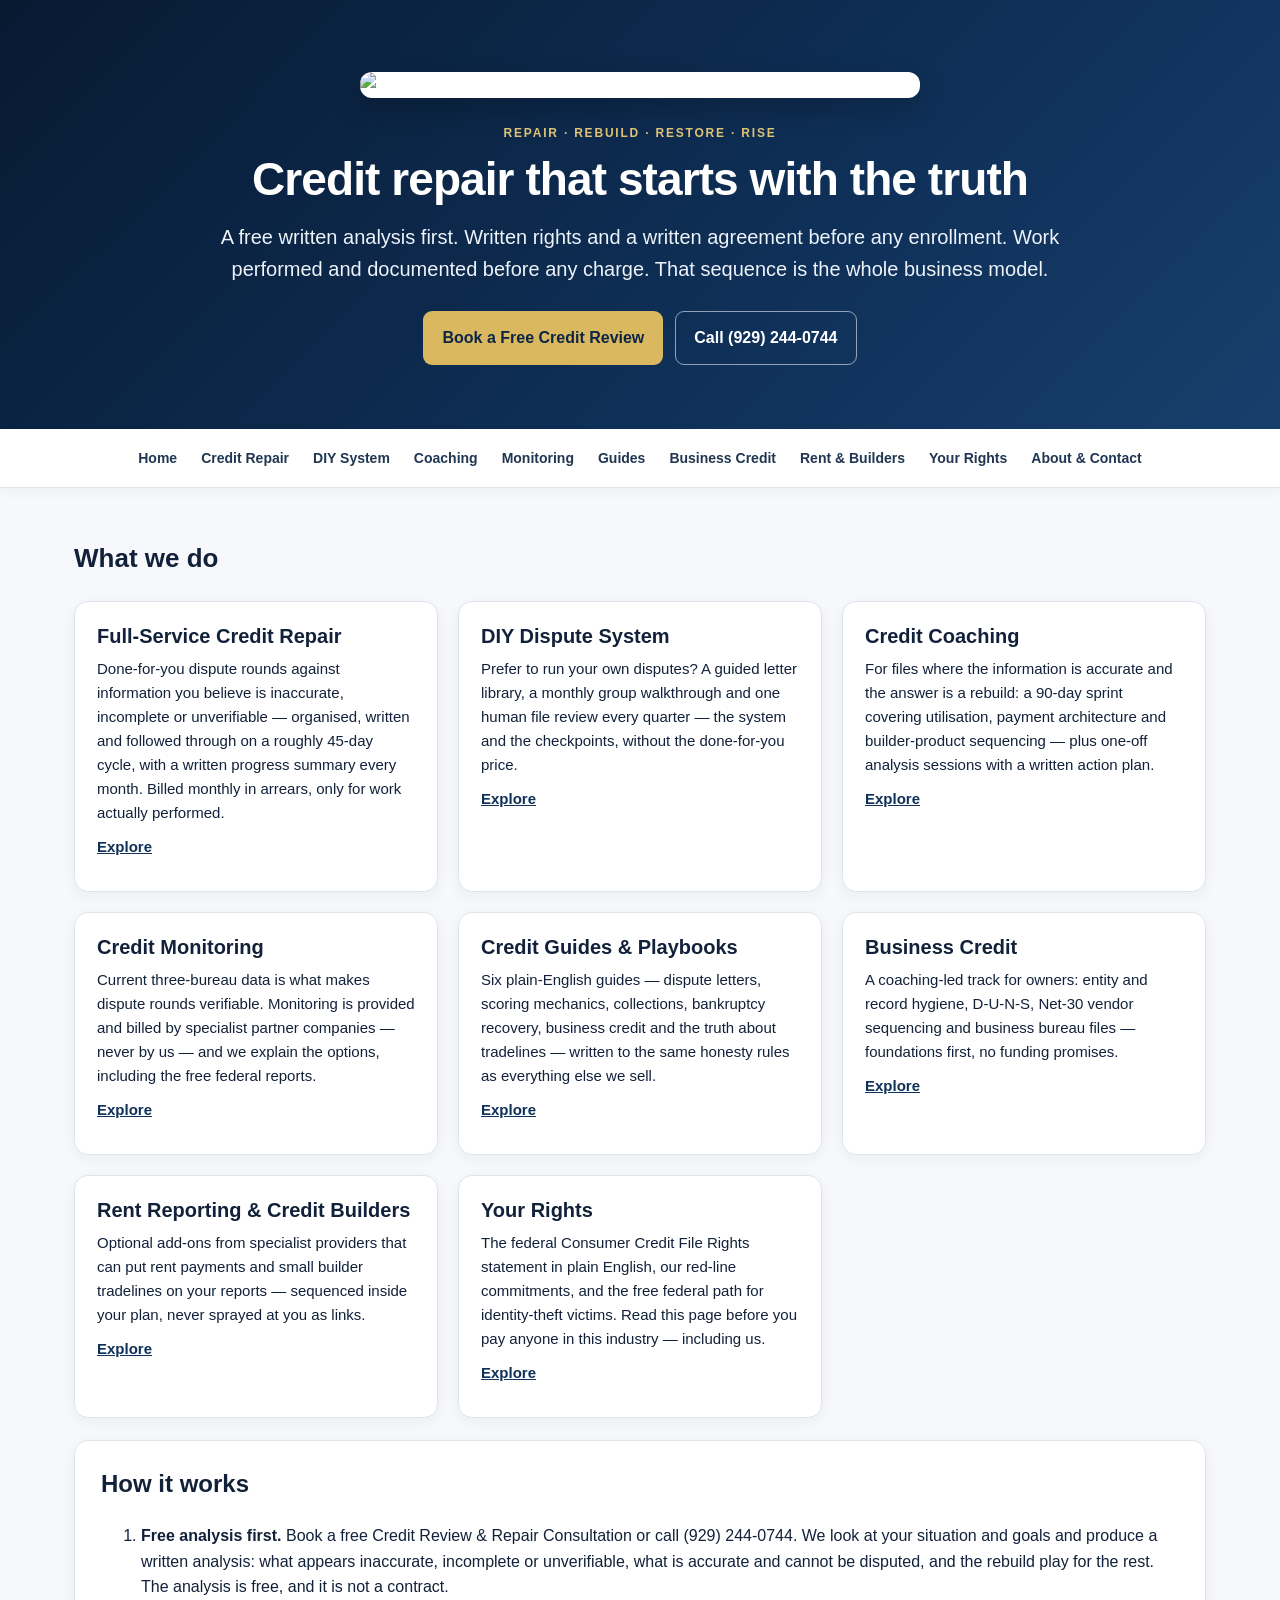
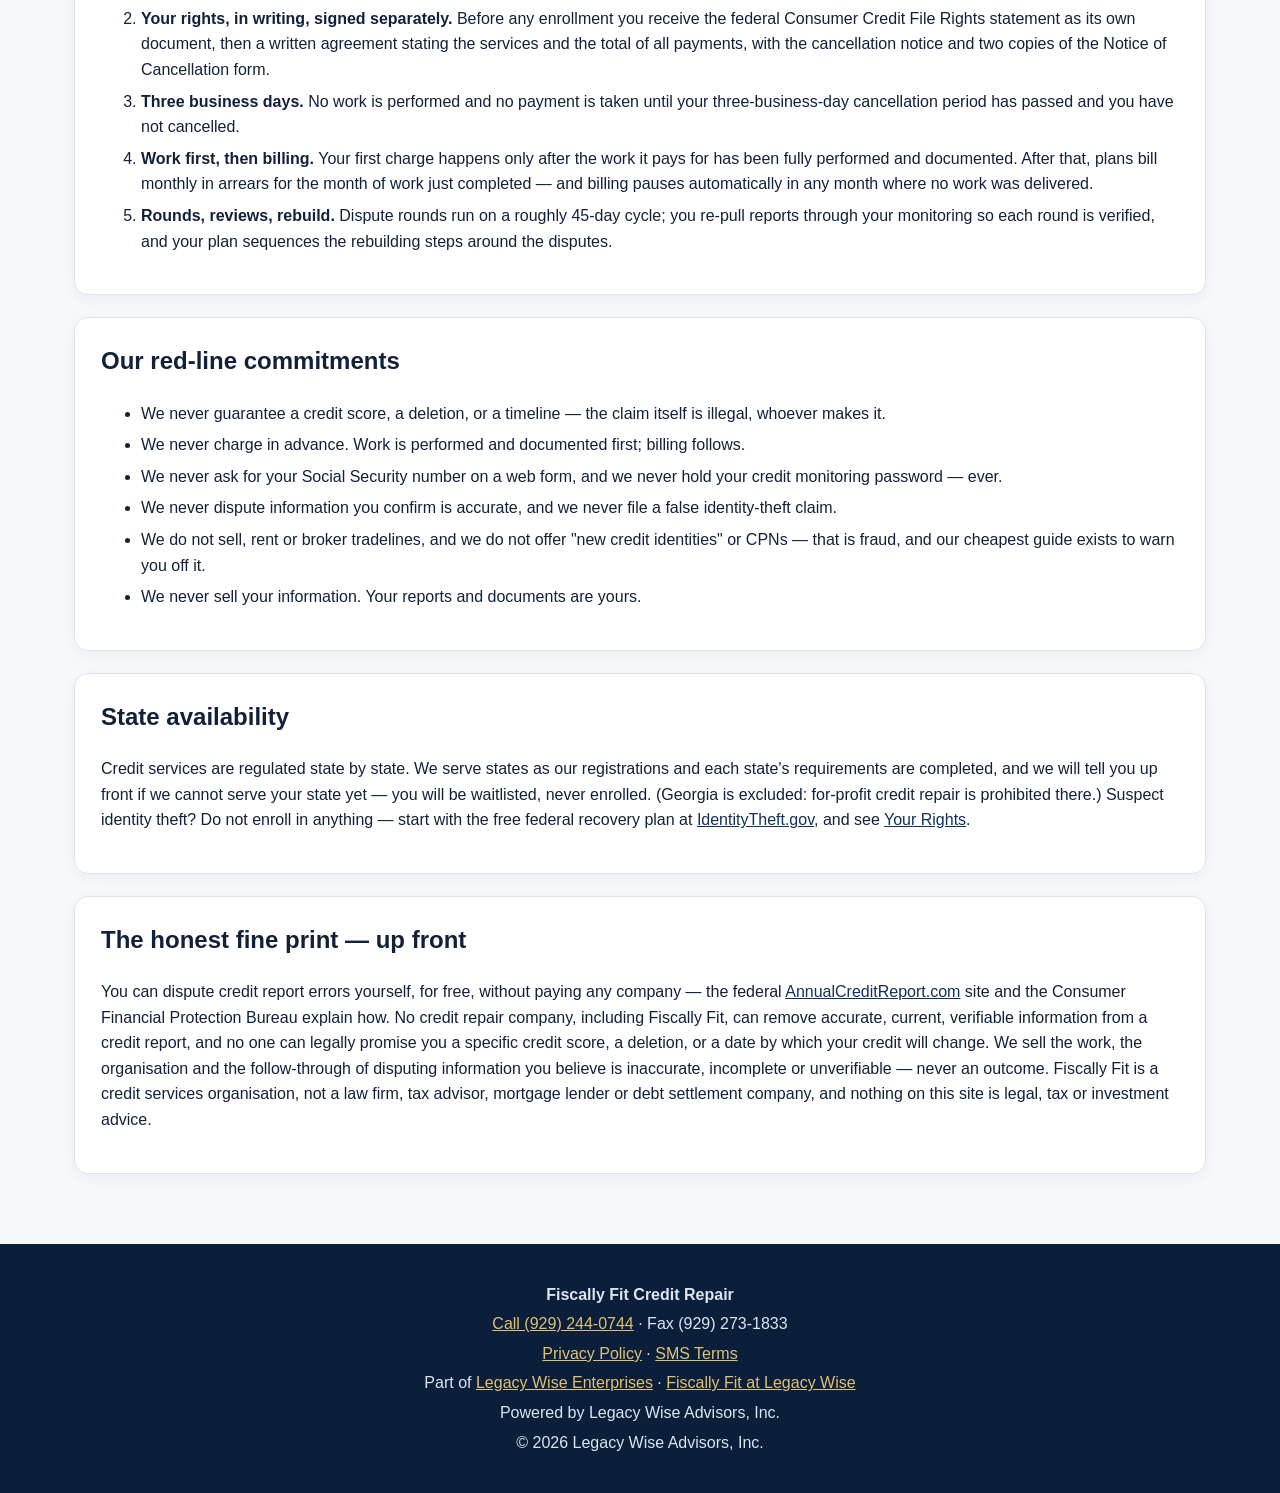
==== index.html @ b28c96cc "Fiscally Fit Credit Repair standalone site — initial build" ====
<!doctype html>
<html lang="en">
<head>
<meta charset="utf-8">
<meta name="viewport" content="width=device-width,initial-scale=1">
<title>Fiscally Fit Credit Repair | Credit Repair, Coaching &amp; Credit Education — Start With a Free Analysis</title>
<meta name="description" content="Fiscally Fit Credit Repair — done-for-you dispute support, a DIY dispute system, credit coaching, partner-billed monitoring and plain-English credit guides. Free analysis first; no advance fees; no score guarantees.">
<link rel="canonical" href="https://legacywise24.github.io/fiscallyfit-site/">
<meta name="robots" content="index,follow,max-image-preview:large,max-snippet:-1,max-video-preview:-1">
<meta property="og:type" content="website">
<meta property="og:title" content="Fiscally Fit Credit Repair | Credit Repair, Coaching &amp; Credit Education — Start With a Free Analysis">
<meta property="og:description" content="Fiscally Fit Credit Repair — done-for-you dispute support, a DIY dispute system, credit coaching, partner-billed monitoring and plain-English credit guides. Free analysis first; no advance fees; no score guarantees.">
<meta property="og:url" content="https://legacywise24.github.io/fiscallyfit-site/">
<meta property="og:image" content="https://legacywise24.github.io/fiscallyfit-site/assets/fiscally-fit-logo.jpg">
<meta name="twitter:card" content="summary_large_image">
<meta name="twitter:title" content="Fiscally Fit Credit Repair | Credit Repair, Coaching &amp; Credit Education — Start With a Free Analysis">
<meta name="twitter:description" content="Fiscally Fit Credit Repair — done-for-you dispute support, a DIY dispute system, credit coaching, partner-billed monitoring and plain-English credit guides. Free analysis first; no advance fees; no score guarantees.">
<meta name="twitter:image" content="https://legacywise24.github.io/fiscallyfit-site/assets/fiscally-fit-logo.jpg">
<link rel="stylesheet" href="styles.css">
<script type="application/ld+json">{"@context": "https://schema.org", "@type": "Organization", "name": "Fiscally Fit Credit Repair", "url": "https://legacywise24.github.io/fiscallyfit-site/", "telephone": "+1-929-244-0744", "faxNumber": "+1-929-273-1833", "address": {"@type": "PostalAddress", "streetAddress": "12 Fremont Avenue", "addressLocality": "Staten Island", "addressRegion": "NY", "postalCode": "10306"}, "parentOrganization": {"@type": "Organization", "name": "Legacy Wise Advisors, Inc.", "url": "https://legacywiseenterprises.com/"}}</script>
<script type="application/ld+json">{"@context": "https://schema.org", "@type": "FAQPage", "mainEntity": [{"@type": "Question", "name": "Can you guarantee a score increase or remove negative information?", "acceptedAnswer": {"@type": "Answer", "text": "No. Results vary, and accurate, current, verifiable information cannot be removed by anyone. We do not guarantee a deletion, a score increase, a loan approval or a specific completion date \u2014 and federal law prohibits any credit repair company from promising those things."}}, {"@type": "Question", "name": "How much does credit repair cost?", "acceptedAnswer": {"@type": "Answer", "text": "The initial analysis is free. Any paid service is explained in a written agreement stating the services and the total of all payments before you sign. No payment is collected before work is performed, and no fee is charged until your three-business-day cancellation period has passed."}}, {"@type": "Question", "name": "Can I dispute errors myself?", "acceptedAnswer": {"@type": "Answer", "text": "Yes. You can dispute credit report errors yourself for free. Our role is to do the organising, letter-writing and follow-through for you, and to coach the rebuild around it."}}, {"@type": "Question", "name": "Do you need my Social Security number or my monitoring password?", "acceptedAnswer": {"@type": "Answer", "text": "Never on a website form, and never your monitoring password \u2014 not here, not by email, not by phone. If anyone asks you for a monitoring password, that is a red flag. Report access happens only through a secure client portal or by you uploading your own reports."}}, {"@type": "Question", "name": "What happens after I book a free Credit Review?", "acceptedAnswer": {"@type": "Answer", "text": "We review your situation and goals, explain what an analysis would cover and whether we can serve your state, and give you the honest picture \u2014 including what we cannot do. There is no obligation and no charge for the analysis."}}]}</script>
</head><body>
<header class="hero"><div class="wrap">
<img class="company-logo" src="assets/fiscally-fit-logo.jpg" alt="Fiscally Fit Credit Repair logo">
<p class="eyebrow">Repair · Rebuild · Restore · Rise</p>
<h1>Credit repair that starts with the truth</h1>
<p class="lead">A free written analysis first. Written rights and a written agreement before any enrollment. Work performed and documented before any charge. That sequence is the whole business model.</p>
<div class="actions"><a class="btn" href="https://scheduler.zoom.us/legacywiseadvisors/credit-repair-consult">Book a Free Credit Review</a><a class="btn ghost" href="tel:+19292440744">Call (929) 244-0744</a></div>
</div></header>
<nav class="quicknav"><div class="wrap navlinks">
<a href="index.html">Home</a>
<a href="credit-repair.html">Credit Repair</a>
<a href="diy-dispute-system.html">DIY System</a>
<a href="credit-coaching.html">Coaching</a>
<a href="credit-monitoring.html">Monitoring</a>
<a href="white-papers.html">Guides</a>
<a href="business-credit.html">Business Credit</a>
<a href="rent-reporting-builders.html">Rent &amp; Builders</a>
<a href="your-rights.html">Your Rights</a>
<a href="about-contact.html">About &amp; Contact</a>
</div></nav>
<main class="wrap content-page">
<section><h2>What we do</h2><div class="grid services">
<article class="card"><h2>Full-Service Credit Repair</h2><p>Done-for-you dispute rounds against information you believe is inaccurate, incomplete or unverifiable — organised, written and followed through on a roughly 45-day cycle, with a written progress summary every month. Billed monthly in arrears, only for work actually performed.</p><p><a href="credit-repair.html">Explore</a></p></article>
<article class="card"><h2>DIY Dispute System</h2><p>Prefer to run your own disputes? A guided letter library, a monthly group walkthrough and one human file review every quarter — the system and the checkpoints, without the done-for-you price.</p><p><a href="diy-dispute-system.html">Explore</a></p></article>
<article class="card"><h2>Credit Coaching</h2><p>For files where the information is accurate and the answer is a rebuild: a 90-day sprint covering utilisation, payment architecture and builder-product sequencing — plus one-off analysis sessions with a written action plan.</p><p><a href="credit-coaching.html">Explore</a></p></article>
<article class="card"><h2>Credit Monitoring</h2><p>Current three-bureau data is what makes dispute rounds verifiable. Monitoring is provided and billed by specialist partner companies — never by us — and we explain the options, including the free federal reports.</p><p><a href="credit-monitoring.html">Explore</a></p></article>
<article class="card"><h2>Credit Guides &amp; Playbooks</h2><p>Six plain-English guides — dispute letters, scoring mechanics, collections, bankruptcy recovery, business credit and the truth about tradelines — written to the same honesty rules as everything else we sell.</p><p><a href="white-papers.html">Explore</a></p></article>
<article class="card"><h2>Business Credit</h2><p>A coaching-led track for owners: entity and record hygiene, D-U-N-S, Net-30 vendor sequencing and business bureau files — foundations first, no funding promises.</p><p><a href="business-credit.html">Explore</a></p></article>
<article class="card"><h2>Rent Reporting &amp; Credit Builders</h2><p>Optional add-ons from specialist providers that can put rent payments and small builder tradelines on your reports — sequenced inside your plan, never sprayed at you as links.</p><p><a href="rent-reporting-builders.html">Explore</a></p></article>
<article class="card"><h2>Your Rights</h2><p>The federal Consumer Credit File Rights statement in plain English, our red-line commitments, and the free federal path for identity-theft victims. Read this page before you pay anyone in this industry — including us.</p><p><a href="your-rights.html">Explore</a></p></article>
</div></section>
<section class="panel"><h2>How it works</h2><ol>
<li><strong>Free analysis first.</strong> Book a free Credit Review &amp; Repair Consultation or call (929) 244-0744. We look at your situation and goals and produce a written analysis: what appears inaccurate, incomplete or unverifiable, what is accurate and cannot be disputed, and the rebuild play for the rest. The analysis is free, and it is not a contract.</li>
<li><strong>Your rights, in writing, signed separately.</strong> Before any enrollment you receive the federal Consumer Credit File Rights statement as its own document, then a written agreement stating the services and the total of all payments, with the cancellation notice and two copies of the Notice of Cancellation form.</li>
<li><strong>Three business days.</strong> No work is performed and no payment is taken until your three-business-day cancellation period has passed and you have not cancelled.</li>
<li><strong>Work first, then billing.</strong> Your first charge happens only after the work it pays for has been fully performed and documented. After that, plans bill monthly in arrears for the month of work just completed — and billing pauses automatically in any month where no work was delivered.</li>
<li><strong>Rounds, reviews, rebuild.</strong> Dispute rounds run on a roughly 45-day cycle; you re-pull reports through your monitoring so each round is verified, and your plan sequences the rebuilding steps around the disputes.</li>
</ol></section>
<section class="panel"><h2>Our red-line commitments</h2><ul>
<li>We never guarantee a credit score, a deletion, or a timeline — the claim itself is illegal, whoever makes it.</li>
<li>We never charge in advance. Work is performed and documented first; billing follows.</li>
<li>We never ask for your Social Security number on a web form, and we never hold your credit monitoring password — ever.</li>
<li>We never dispute information you confirm is accurate, and we never file a false identity-theft claim.</li>
<li>We do not sell, rent or broker tradelines, and we do not offer "new credit identities" or CPNs — that is fraud, and our cheapest guide exists to warn you off it.</li>
<li>We never sell your information. Your reports and documents are yours.</li>
</ul></section>
<section class="panel"><h2>State availability</h2>
<p>Credit services are regulated state by state. We serve states as our registrations and each state's requirements are completed, and we will tell you up front if we cannot serve your state yet — you will be waitlisted, never enrolled. (Georgia is excluded: for-profit credit repair is prohibited there.) Suspect identity theft? Do not enroll in anything — start with the free federal recovery plan at <a href="https://www.identitytheft.gov">IdentityTheft.gov</a>, and see <a href="your-rights.html">Your Rights</a>.</p></section>
<section class="panel"><h2>The honest fine print — up front</h2>
<p>You can dispute credit report errors yourself, for free, without paying any company — the federal <a href="https://www.annualcreditreport.com">AnnualCreditReport.com</a> site and the Consumer Financial Protection Bureau explain how. No credit repair company, including Fiscally Fit, can remove accurate, current, verifiable information from a credit report, and no one can legally promise you a specific credit score, a deletion, or a date by which your credit will change. We sell the work, the organisation and the follow-through of disputing information you believe is inaccurate, incomplete or unverifiable — never an outcome. Fiscally Fit is a credit services organisation, not a law firm, tax advisor, mortgage lender or debt settlement company, and nothing on this site is legal, tax or investment advice.</p></section>
</main>
<footer><div class="wrap">
<p><strong>Fiscally Fit Credit Repair</strong></p>
<p><a href="tel:+19292440744">Call (929) 244-0744</a> · Fax (929) 273-1833</p>
<p><a href="https://legacywiseenterprises.com/privacy.html">Privacy Policy</a> · <a href="https://legacywiseenterprises.com/sms-terms.html">SMS Terms</a></p>
<p>Part of <a href="https://legacywiseenterprises.com">Legacy Wise Enterprises</a> · <a href="https://legacywiseenterprises.com/fiscally-fit.html">Fiscally Fit at Legacy Wise</a></p>
<p>Powered by Legacy Wise Advisors, Inc.</p>
<p>© 2026 Legacy Wise Advisors, Inc.</p>
</div></footer>
<script type="text/javascript" id="hs-script-loader" async defer src="//js.hs-scripts.com/52083651.js"></script>
</body>
</html>
---- styles.css ----
*{box-sizing:border-box}
html{scroll-behavior:smooth}
body{margin:0;font-family:Arial,Helvetica,sans-serif;color:#12213a;background:#f7f8fb;line-height:1.6}
a{color:#0f315a}
.wrap{max-width:1180px;margin:auto;padding:0 24px}
.hero{background:linear-gradient(135deg,#081a32 0%,#0f315a 65%,#183f6c 100%);color:#fff;padding:72px 0 64px;position:relative;overflow:hidden}
.hero .company-logo{display:block;width:min(100%,560px);height:auto;margin:0 auto 26px;border-radius:12px;box-shadow:0 10px 28px rgba(0,0,0,.22);background:#fff}
.subhero{padding:56px 0 48px}
.subhero .company-logo{width:min(100%,380px)}
.hero h1{font-size:46px;line-height:1.05;margin:0 0 18px;letter-spacing:-.02em;text-align:center}
.subhero h1{font-size:38px}
.lead{font-size:20px;max-width:860px;color:#edf3f9;margin:0 auto;text-align:center}
.eyebrow{text-transform:uppercase;letter-spacing:.15em;font-size:12px;font-weight:800;margin:0 0 12px;color:#dfc274;text-align:center}
.actions{display:flex;gap:12px;flex-wrap:wrap;margin-top:26px;justify-content:center}
.btn{display:inline-block;background:#d9b85f;color:#0d2645;text-decoration:none;font-weight:800;padding:13px 18px;border-radius:9px;border:1px solid transparent;cursor:pointer;transition:transform .15s ease,filter .15s ease}
.btn:hover{filter:brightness(.98);transform:translateY(-1px)}
.btn.secondary{background:#0f2747;color:#fff}
.btn.ghost{background:transparent;color:#fff;border-color:rgba(255,255,255,.55)}
.quicknav{background:#fff;border-bottom:1px solid #dfe4eb;position:sticky;top:0;z-index:10;box-shadow:0 4px 12px rgba(15,39,71,.04)}
.navlinks{display:flex;gap:6px 16px;flex-wrap:wrap;justify-content:center;padding-top:12px;padding-bottom:12px}
.navlinks a{text-decoration:none;color:#203651;font-weight:800;font-size:14px;padding:6px 4px}
.content-page{padding-top:28px;padding-bottom:12px}
.grid.services{display:grid;grid-template-columns:repeat(auto-fill,minmax(300px,1fr));gap:20px;margin:18px 0 8px}
.card{background:#fff;border:1px solid #dfe4eb;border-radius:14px;padding:22px;box-shadow:0 4px 14px rgba(15,39,71,.05)}
.card h2{font-size:20px;margin:0 0 8px;line-height:1.25}
.card p{margin:0 0 10px;font-size:15px}
.card a{font-weight:800}
.form-link{display:inline-block;background:#0f2747;color:#fff!important;text-decoration:none;font-weight:800;padding:10px 14px;border-radius:8px}
section.panel{background:#fff;border:1px solid #dfe4eb;border-radius:14px;padding:24px 26px;margin:22px 0;box-shadow:0 4px 14px rgba(15,39,71,.05)}
section.panel h2{margin-top:0;font-size:24px}
section.panel h3{margin-bottom:4px}
section.panel li{margin-bottom:6px}
main h2{font-size:26px}
footer{background:#0b1f3a;color:#dbe6f2;margin-top:36px;padding:34px 0}
footer a{color:#dfc274}
footer p{margin:4px 0;text-align:center}
@media(max-width:760px){
  .hero{padding:46px 0 42px}
  .hero h1{font-size:32px}
  .subhero h1{font-size:28px}
  .lead{font-size:17px}
}
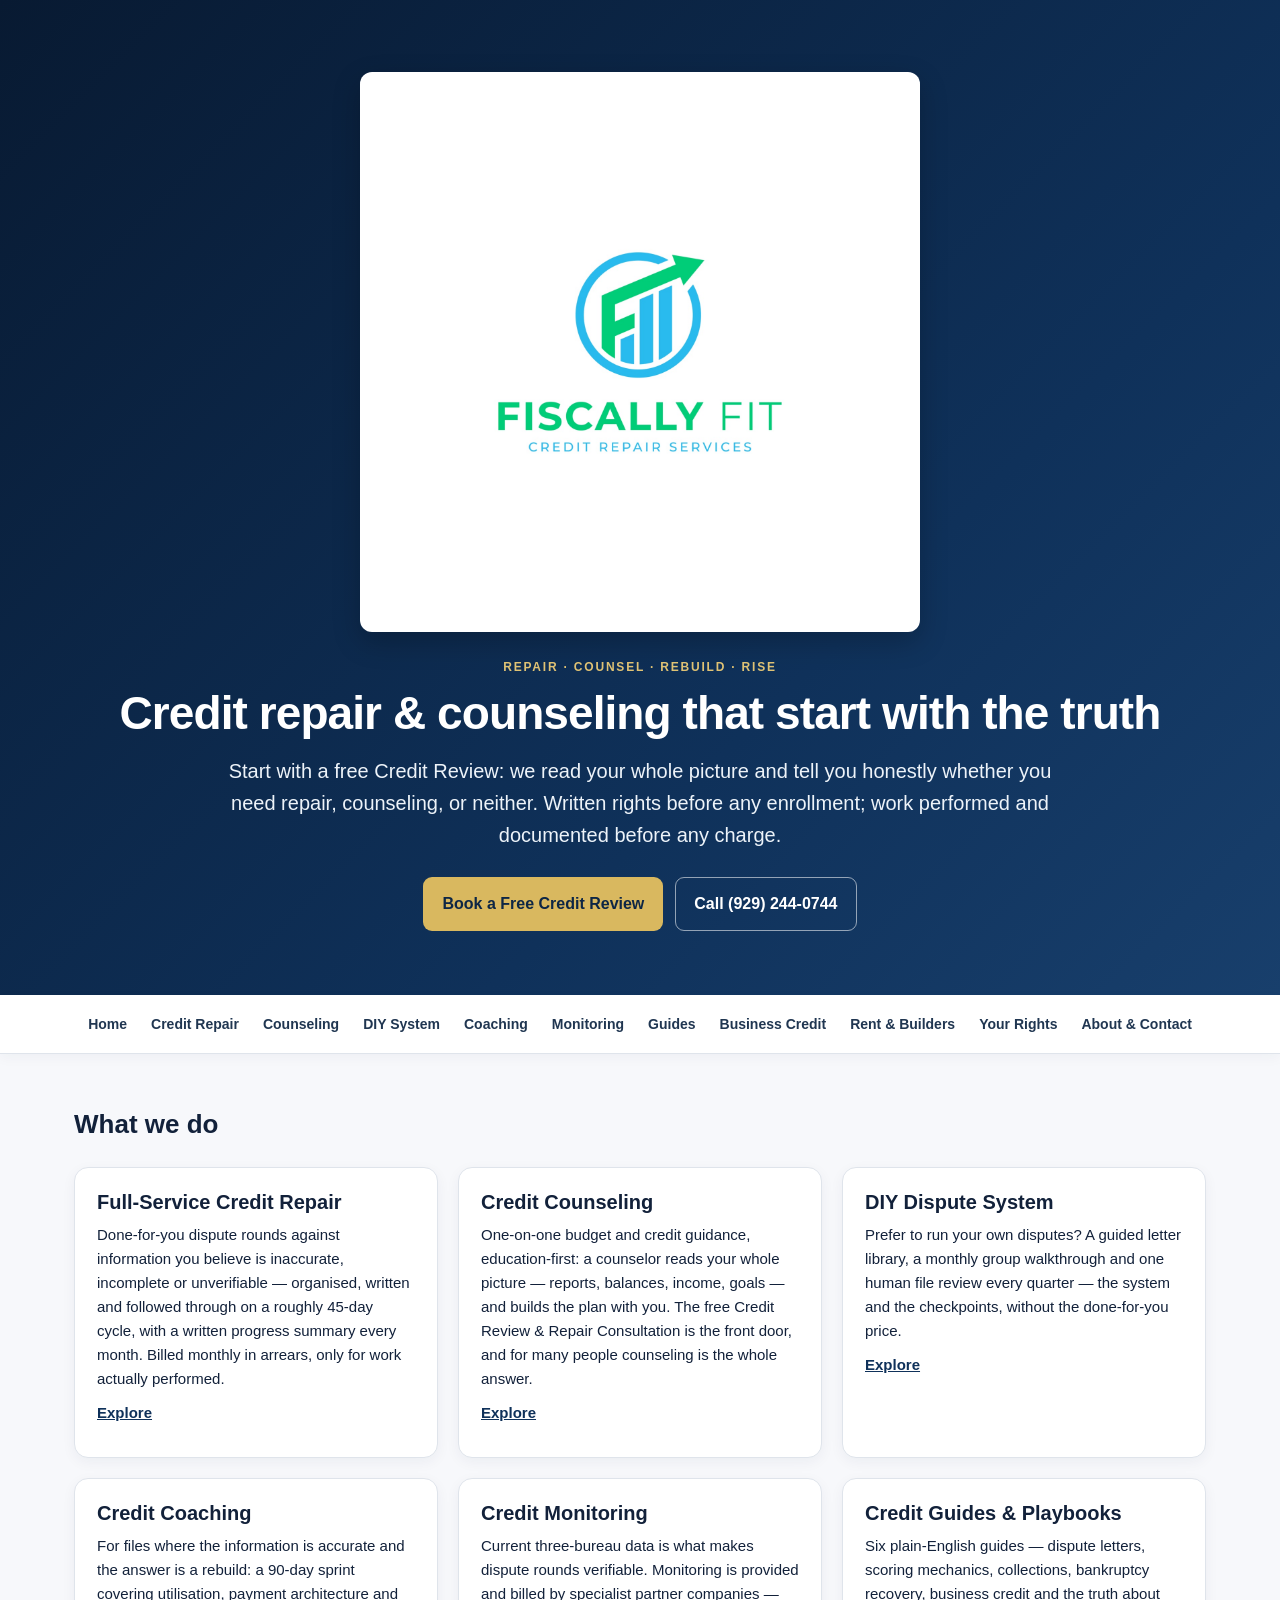
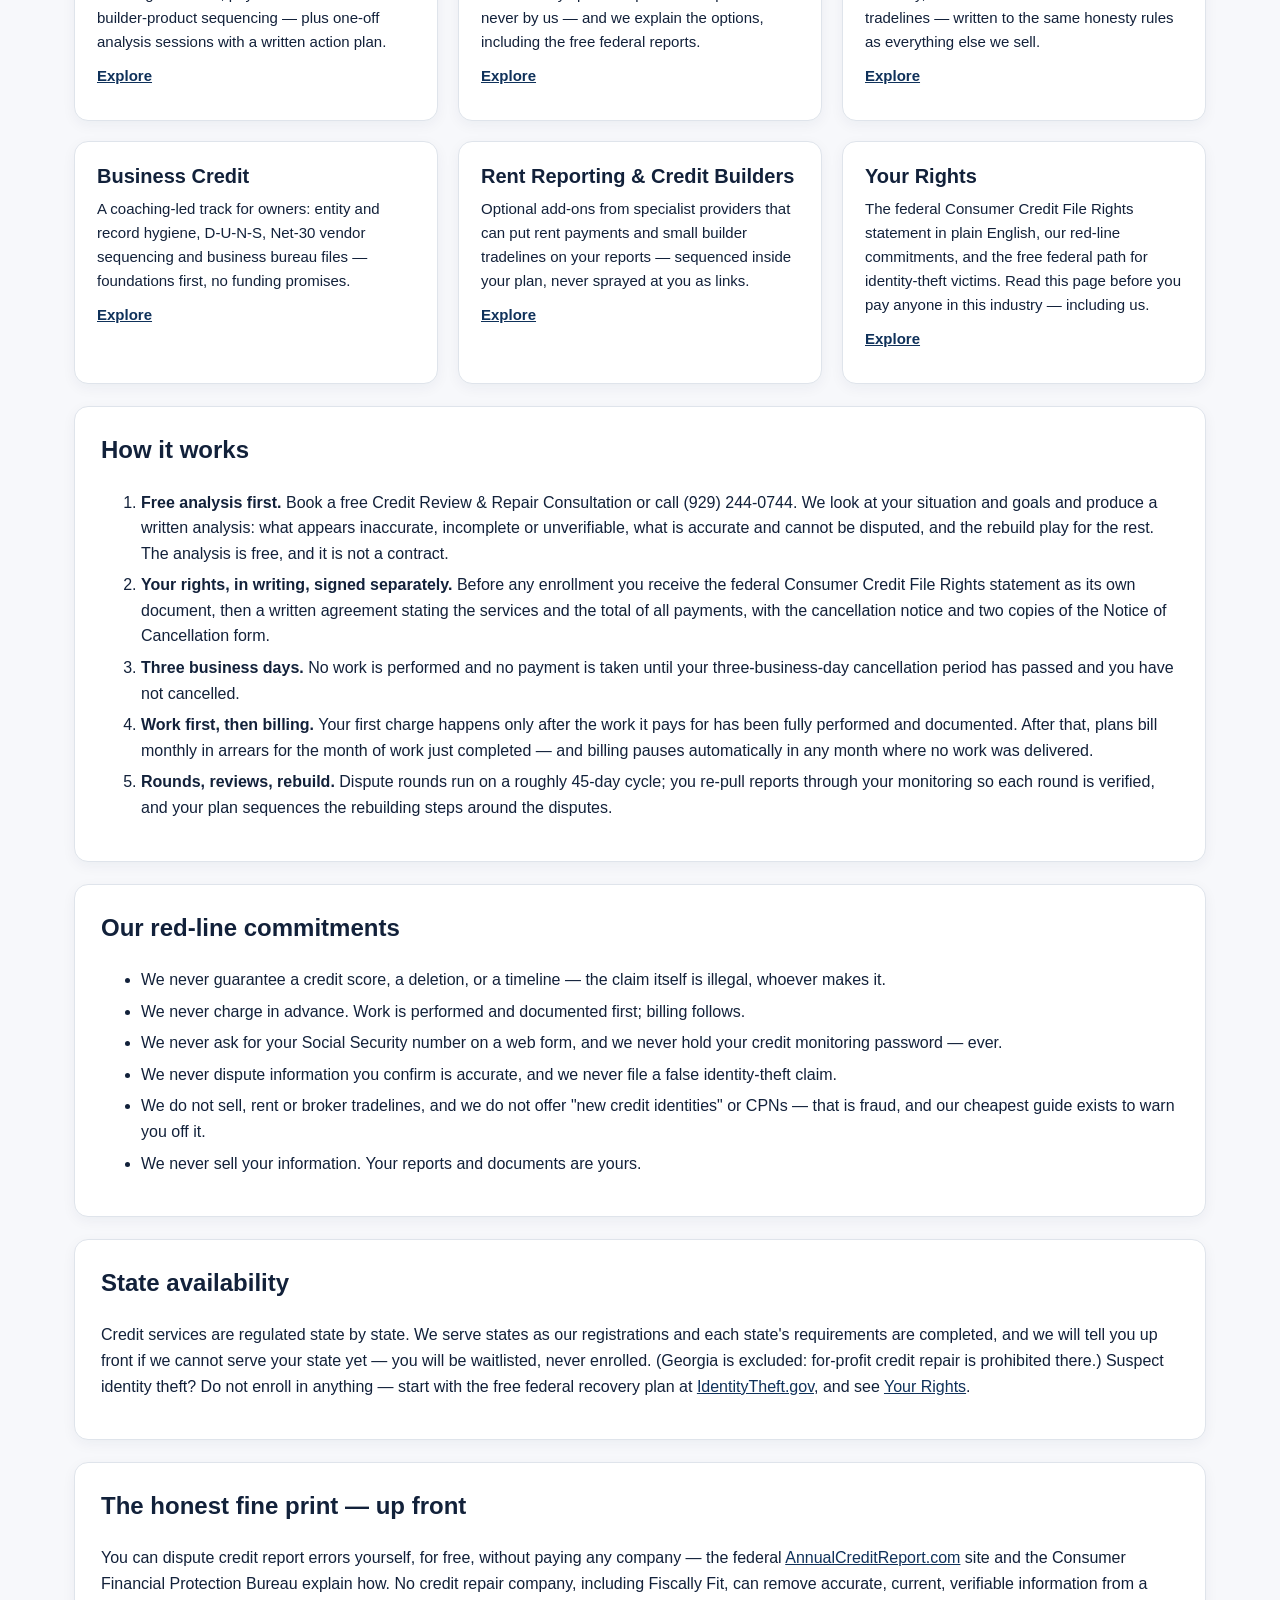
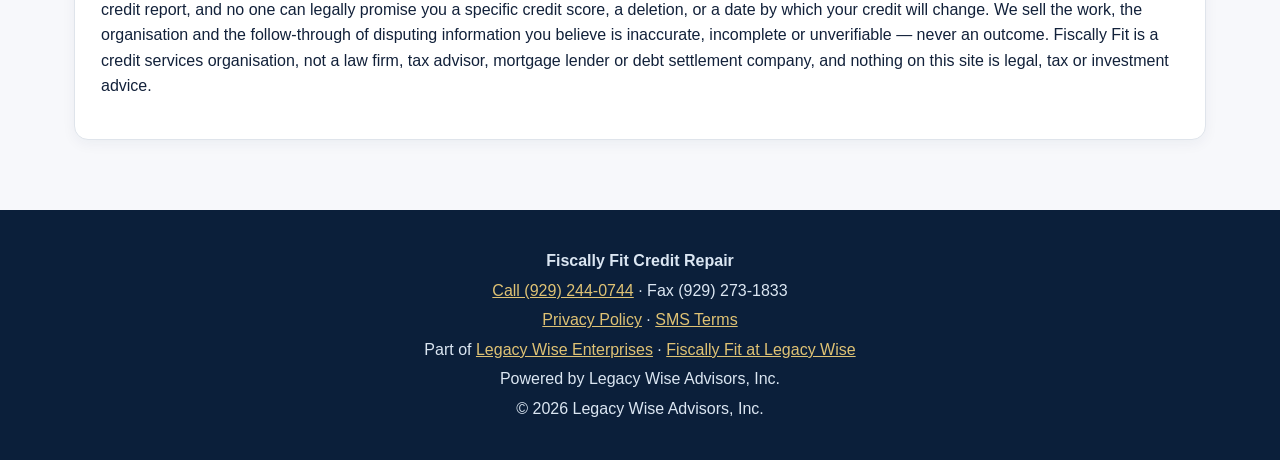
==== commit 4e44ef71: "Update site with credit counseling — add credit-counseling.html, update nav/hero and sitemap" ====
--- a/index.html
+++ b/index.html
@@ -3,18 +3,18 @@
 <head>
 <meta charset="utf-8">
 <meta name="viewport" content="width=device-width,initial-scale=1">
-<title>Fiscally Fit Credit Repair | Credit Repair, Coaching &amp; Credit Education — Start With a Free Analysis</title>
-<meta name="description" content="Fiscally Fit Credit Repair — done-for-you dispute support, a DIY dispute system, credit coaching, partner-billed monitoring and plain-English credit guides. Free analysis first; no advance fees; no score guarantees.">
+<title>Fiscally Fit Credit Repair | Credit Repair &amp; Credit Counseling — Start With a Free Analysis</title>
+<meta name="description" content="Fiscally Fit Credit Repair — credit counseling and done-for-you dispute support, a DIY dispute system, credit coaching, partner-billed monitoring and plain-English credit guides. Free analysis first; no advance fees; no score guarantees.">
 <link rel="canonical" href="https://legacywise24.github.io/fiscallyfit-site/">
 <meta name="robots" content="index,follow,max-image-preview:large,max-snippet:-1,max-video-preview:-1">
 <meta property="og:type" content="website">
-<meta property="og:title" content="Fiscally Fit Credit Repair | Credit Repair, Coaching &amp; Credit Education — Start With a Free Analysis">
-<meta property="og:description" content="Fiscally Fit Credit Repair — done-for-you dispute support, a DIY dispute system, credit coaching, partner-billed monitoring and plain-English credit guides. Free analysis first; no advance fees; no score guarantees.">
+<meta property="og:title" content="Fiscally Fit Credit Repair | Credit Repair &amp; Credit Counseling — Start With a Free Analysis">
+<meta property="og:description" content="Fiscally Fit Credit Repair — credit counseling and done-for-you dispute support, a DIY dispute system, credit coaching, partner-billed monitoring and plain-English credit guides. Free analysis first; no advance fees; no score guarantees.">
 <meta property="og:url" content="https://legacywise24.github.io/fiscallyfit-site/">
 <meta property="og:image" content="https://legacywise24.github.io/fiscallyfit-site/assets/fiscally-fit-logo.jpg">
 <meta name="twitter:card" content="summary_large_image">
-<meta name="twitter:title" content="Fiscally Fit Credit Repair | Credit Repair, Coaching &amp; Credit Education — Start With a Free Analysis">
-<meta name="twitter:description" content="Fiscally Fit Credit Repair — done-for-you dispute support, a DIY dispute system, credit coaching, partner-billed monitoring and plain-English credit guides. Free analysis first; no advance fees; no score guarantees.">
+<meta name="twitter:title" content="Fiscally Fit Credit Repair | Credit Repair &amp; Credit Counseling — Start With a Free Analysis">
+<meta name="twitter:description" content="Fiscally Fit Credit Repair — credit counseling and done-for-you dispute support, a DIY dispute system, credit coaching, partner-billed monitoring and plain-English credit guides. Free analysis first; no advance fees; no score guarantees.">
 <meta name="twitter:image" content="https://legacywise24.github.io/fiscallyfit-site/assets/fiscally-fit-logo.jpg">
 <link rel="stylesheet" href="styles.css">
 <script type="application/ld+json">{"@context": "https://schema.org", "@type": "Organization", "name": "Fiscally Fit Credit Repair", "url": "https://legacywise24.github.io/fiscallyfit-site/", "telephone": "+1-929-244-0744", "faxNumber": "+1-929-273-1833", "address": {"@type": "PostalAddress", "streetAddress": "12 Fremont Avenue", "addressLocality": "Staten Island", "addressRegion": "NY", "postalCode": "10306"}, "parentOrganization": {"@type": "Organization", "name": "Legacy Wise Advisors, Inc.", "url": "https://legacywiseenterprises.com/"}}</script>
@@ -22,14 +22,15 @@
 </head><body>
 <header class="hero"><div class="wrap">
 <img class="company-logo" src="assets/fiscally-fit-logo.jpg" alt="Fiscally Fit Credit Repair logo">
-<p class="eyebrow">Repair · Rebuild · Restore · Rise</p>
-<h1>Credit repair that starts with the truth</h1>
-<p class="lead">A free written analysis first. Written rights and a written agreement before any enrollment. Work performed and documented before any charge. That sequence is the whole business model.</p>
+<p class="eyebrow">Repair · Counsel · Rebuild · Rise</p>
+<h1>Credit repair &amp; counseling that start with the truth</h1>
+<p class="lead">Start with a free Credit Review: we read your whole picture and tell you honestly whether you need repair, counseling, or neither. Written rights before any enrollment; work performed and documented before any charge.</p>
 <div class="actions"><a class="btn" href="https://scheduler.zoom.us/legacywiseadvisors/credit-repair-consult">Book a Free Credit Review</a><a class="btn ghost" href="tel:+19292440744">Call (929) 244-0744</a></div>
 </div></header>
 <nav class="quicknav"><div class="wrap navlinks">
 <a href="index.html">Home</a>
 <a href="credit-repair.html">Credit Repair</a>
+<a href="credit-counseling.html">Counseling</a>
 <a href="diy-dispute-system.html">DIY System</a>
 <a href="credit-coaching.html">Coaching</a>
 <a href="credit-monitoring.html">Monitoring</a>
@@ -42,6 +43,7 @@
 <main class="wrap content-page">
 <section><h2>What we do</h2><div class="grid services">
 <article class="card"><h2>Full-Service Credit Repair</h2><p>Done-for-you dispute rounds against information you believe is inaccurate, incomplete or unverifiable — organised, written and followed through on a roughly 45-day cycle, with a written progress summary every month. Billed monthly in arrears, only for work actually performed.</p><p><a href="credit-repair.html">Explore</a></p></article>
+<article class="card"><h2>Credit Counseling</h2><p>One-on-one budget and credit guidance, education-first: a counselor reads your whole picture — reports, balances, income, goals — and builds the plan with you. The free Credit Review &amp; Repair Consultation is the front door, and for many people counseling is the whole answer.</p><p><a href="credit-counseling.html">Explore</a></p></article>
 <article class="card"><h2>DIY Dispute System</h2><p>Prefer to run your own disputes? A guided letter library, a monthly group walkthrough and one human file review every quarter — the system and the checkpoints, without the done-for-you price.</p><p><a href="diy-dispute-system.html">Explore</a></p></article>
 <article class="card"><h2>Credit Coaching</h2><p>For files where the information is accurate and the answer is a rebuild: a 90-day sprint covering utilisation, payment architecture and builder-product sequencing — plus one-off analysis sessions with a written action plan.</p><p><a href="credit-coaching.html">Explore</a></p></article>
 <article class="card"><h2>Credit Monitoring</h2><p>Current three-bureau data is what makes dispute rounds verifiable. Monitoring is provided and billed by specialist partner companies — never by us — and we explain the options, including the free federal reports.</p><p><a href="credit-monitoring.html">Explore</a></p></article>
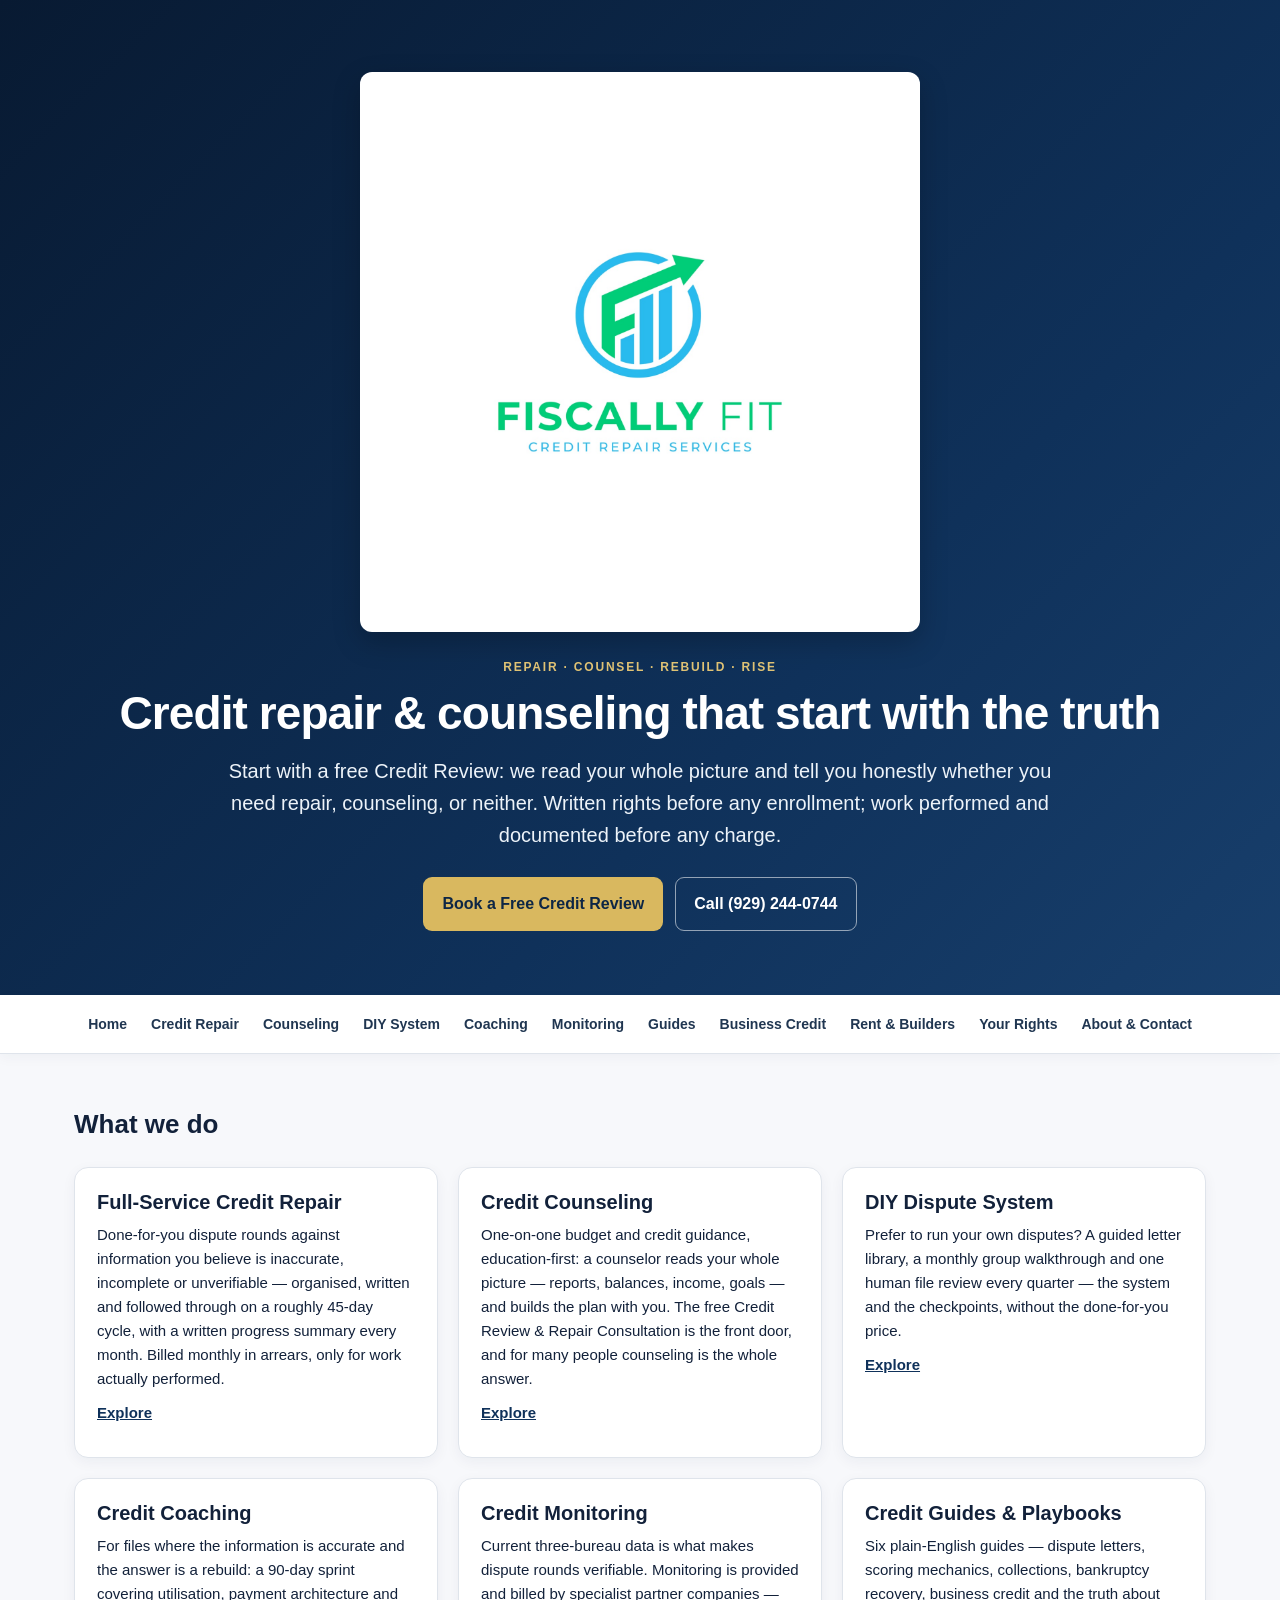
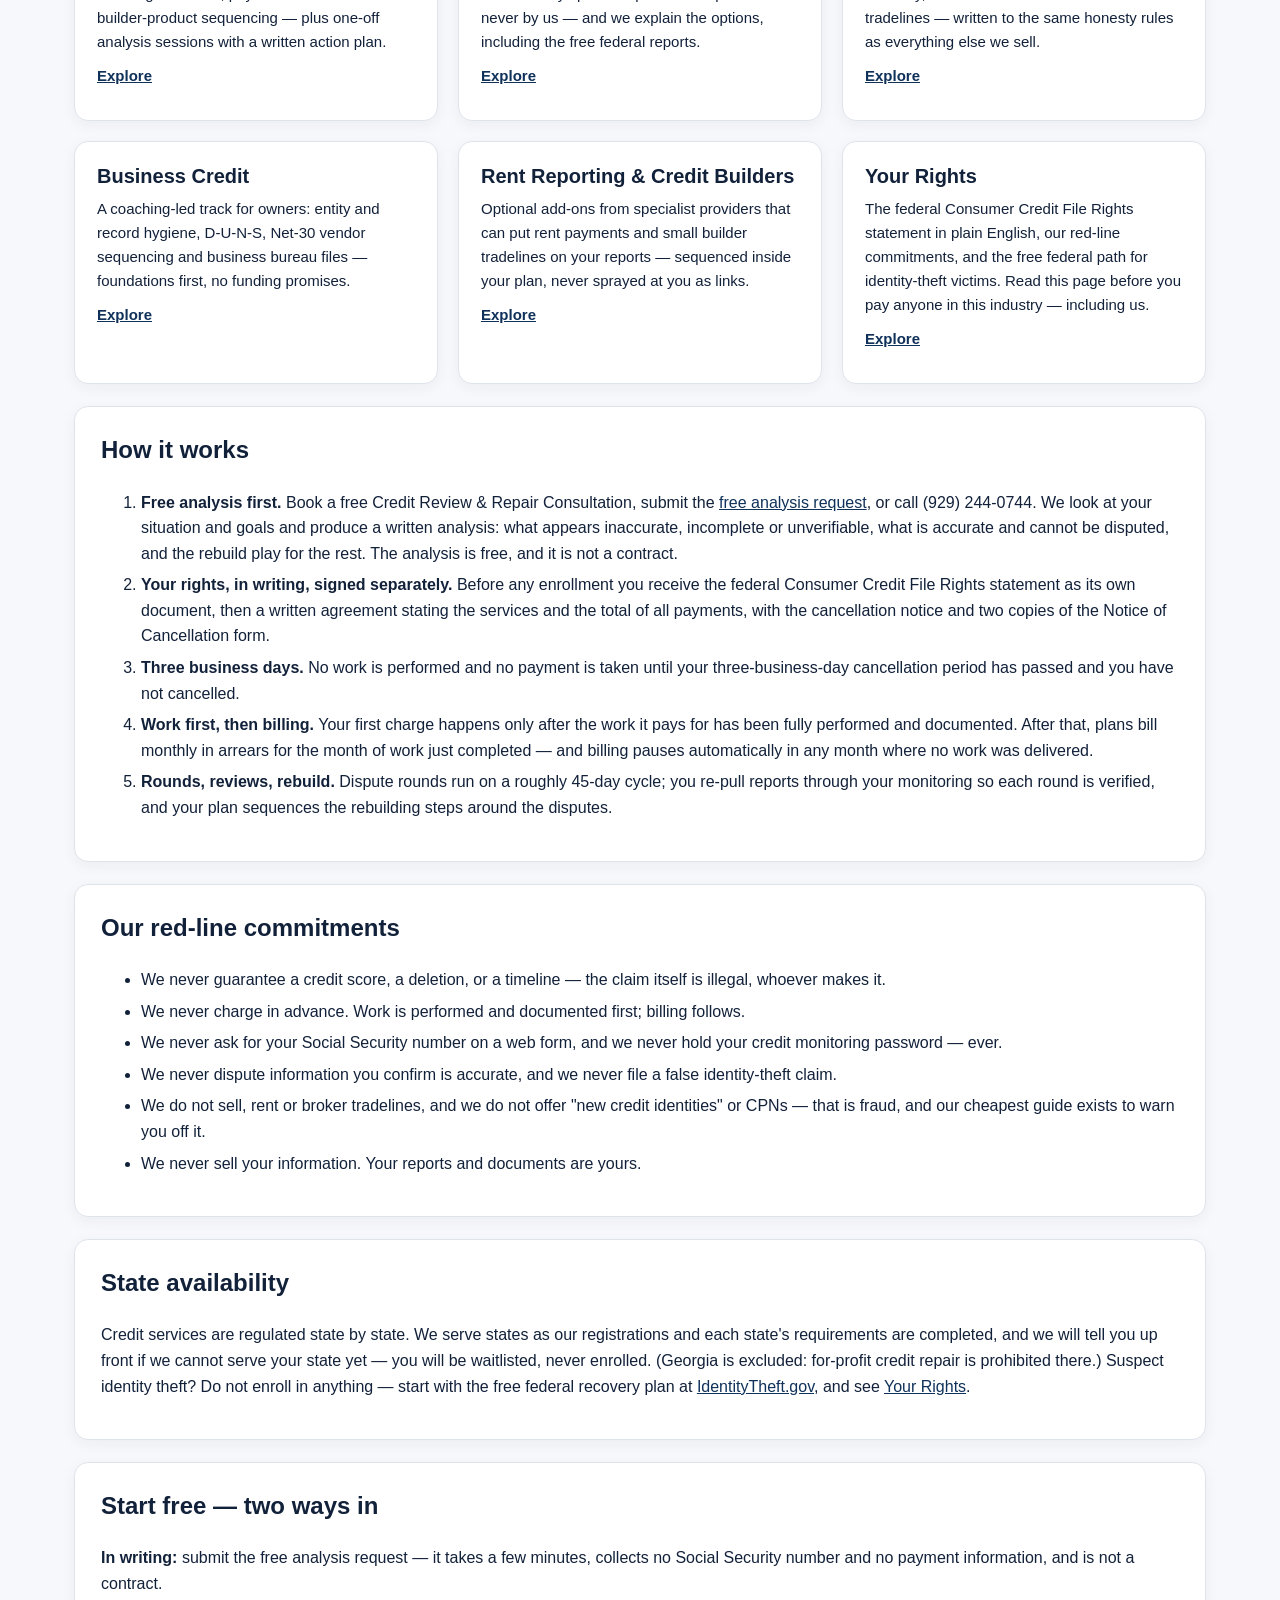
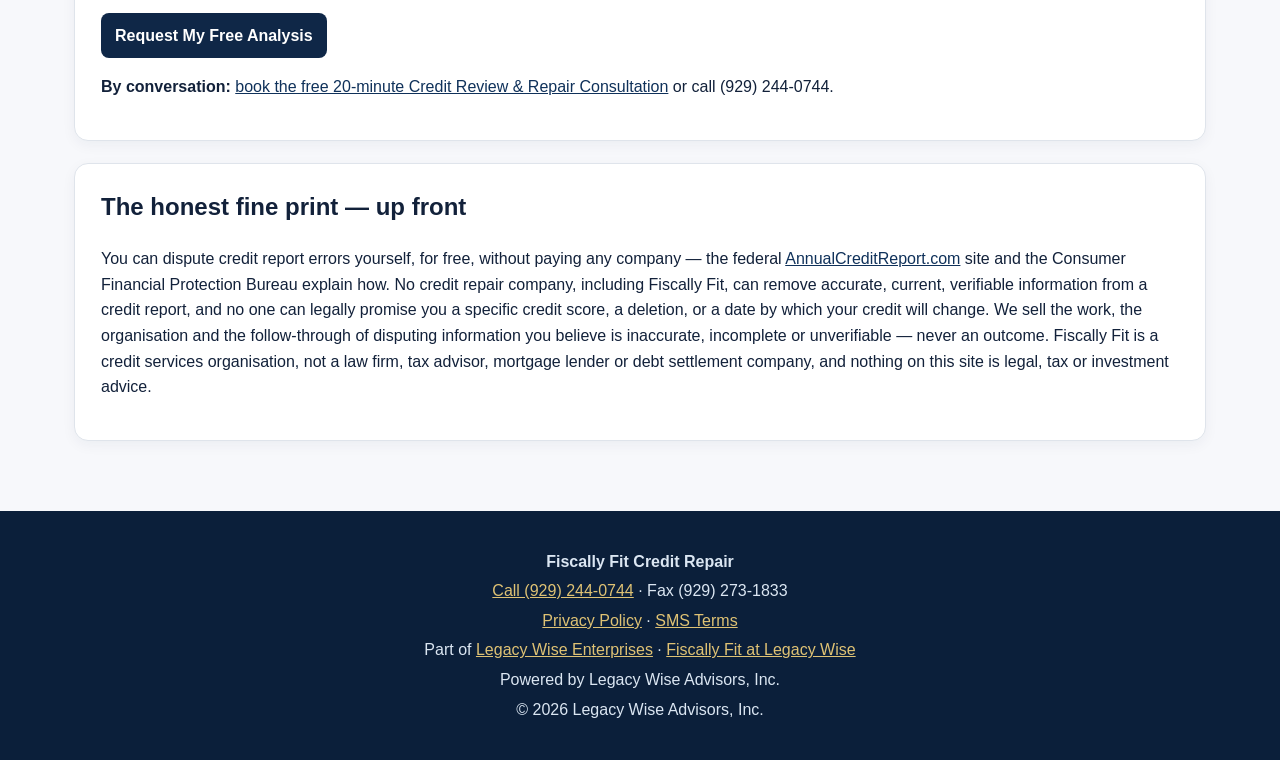
==== commit 0afbb3ac: "Link the Stage A free analysis request form (tally.so/r/4aJYzY)" ====
--- a/index.html
+++ b/index.html
@@ -5,19 +5,19 @@
 <meta name="viewport" content="width=device-width,initial-scale=1">
 <title>Fiscally Fit Credit Repair | Credit Repair &amp; Credit Counseling — Start With a Free Analysis</title>
 <meta name="description" content="Fiscally Fit Credit Repair — credit counseling and done-for-you dispute support, a DIY dispute system, credit coaching, partner-billed monitoring and plain-English credit guides. Free analysis first; no advance fees; no score guarantees.">
-<link rel="canonical" href="https://legacywise24.github.io/fiscallyfit-site/">
+<link rel="canonical" href="https://fiscallyfitcreditrepair.com/">
 <meta name="robots" content="index,follow,max-image-preview:large,max-snippet:-1,max-video-preview:-1">
 <meta property="og:type" content="website">
 <meta property="og:title" content="Fiscally Fit Credit Repair | Credit Repair &amp; Credit Counseling — Start With a Free Analysis">
 <meta property="og:description" content="Fiscally Fit Credit Repair — credit counseling and done-for-you dispute support, a DIY dispute system, credit coaching, partner-billed monitoring and plain-English credit guides. Free analysis first; no advance fees; no score guarantees.">
-<meta property="og:url" content="https://legacywise24.github.io/fiscallyfit-site/">
-<meta property="og:image" content="https://legacywise24.github.io/fiscallyfit-site/assets/fiscally-fit-logo.jpg">
+<meta property="og:url" content="https://fiscallyfitcreditrepair.com/">
+<meta property="og:image" content="https://fiscallyfitcreditrepair.com/assets/fiscally-fit-logo.jpg">
 <meta name="twitter:card" content="summary_large_image">
 <meta name="twitter:title" content="Fiscally Fit Credit Repair | Credit Repair &amp; Credit Counseling — Start With a Free Analysis">
 <meta name="twitter:description" content="Fiscally Fit Credit Repair — credit counseling and done-for-you dispute support, a DIY dispute system, credit coaching, partner-billed monitoring and plain-English credit guides. Free analysis first; no advance fees; no score guarantees.">
-<meta name="twitter:image" content="https://legacywise24.github.io/fiscallyfit-site/assets/fiscally-fit-logo.jpg">
+<meta name="twitter:image" content="https://fiscallyfitcreditrepair.com/assets/fiscally-fit-logo.jpg">
 <link rel="stylesheet" href="styles.css">
-<script type="application/ld+json">{"@context": "https://schema.org", "@type": "Organization", "name": "Fiscally Fit Credit Repair", "url": "https://legacywise24.github.io/fiscallyfit-site/", "telephone": "+1-929-244-0744", "faxNumber": "+1-929-273-1833", "address": {"@type": "PostalAddress", "streetAddress": "12 Fremont Avenue", "addressLocality": "Staten Island", "addressRegion": "NY", "postalCode": "10306"}, "parentOrganization": {"@type": "Organization", "name": "Legacy Wise Advisors, Inc.", "url": "https://legacywiseenterprises.com/"}}</script>
+<script type="application/ld+json">{"@context": "https://schema.org", "@type": "Organization", "name": "Fiscally Fit Credit Repair", "url": "https://fiscallyfitcreditrepair.com/", "telephone": "+1-929-244-0744", "faxNumber": "+1-929-273-1833", "address": {"@type": "PostalAddress", "streetAddress": "12 Fremont Avenue", "addressLocality": "Staten Island", "addressRegion": "NY", "postalCode": "10306"}, "parentOrganization": {"@type": "Organization", "name": "Legacy Wise Advisors, Inc.", "url": "https://legacywiseenterprises.com/"}}</script>
 <script type="application/ld+json">{"@context": "https://schema.org", "@type": "FAQPage", "mainEntity": [{"@type": "Question", "name": "Can you guarantee a score increase or remove negative information?", "acceptedAnswer": {"@type": "Answer", "text": "No. Results vary, and accurate, current, verifiable information cannot be removed by anyone. We do not guarantee a deletion, a score increase, a loan approval or a specific completion date \u2014 and federal law prohibits any credit repair company from promising those things."}}, {"@type": "Question", "name": "How much does credit repair cost?", "acceptedAnswer": {"@type": "Answer", "text": "The initial analysis is free. Any paid service is explained in a written agreement stating the services and the total of all payments before you sign. No payment is collected before work is performed, and no fee is charged until your three-business-day cancellation period has passed."}}, {"@type": "Question", "name": "Can I dispute errors myself?", "acceptedAnswer": {"@type": "Answer", "text": "Yes. You can dispute credit report errors yourself for free. Our role is to do the organising, letter-writing and follow-through for you, and to coach the rebuild around it."}}, {"@type": "Question", "name": "Do you need my Social Security number or my monitoring password?", "acceptedAnswer": {"@type": "Answer", "text": "Never on a website form, and never your monitoring password \u2014 not here, not by email, not by phone. If anyone asks you for a monitoring password, that is a red flag. Report access happens only through a secure client portal or by you uploading your own reports."}}, {"@type": "Question", "name": "What happens after I book a free Credit Review?", "acceptedAnswer": {"@type": "Answer", "text": "We review your situation and goals, explain what an analysis would cover and whether we can serve your state, and give you the honest picture \u2014 including what we cannot do. There is no obligation and no charge for the analysis."}}]}</script>
 </head><body>
 <header class="hero"><div class="wrap">
@@ -53,7 +53,7 @@
 <article class="card"><h2>Your Rights</h2><p>The federal Consumer Credit File Rights statement in plain English, our red-line commitments, and the free federal path for identity-theft victims. Read this page before you pay anyone in this industry — including us.</p><p><a href="your-rights.html">Explore</a></p></article>
 </div></section>
 <section class="panel"><h2>How it works</h2><ol>
-<li><strong>Free analysis first.</strong> Book a free Credit Review &amp; Repair Consultation or call (929) 244-0744. We look at your situation and goals and produce a written analysis: what appears inaccurate, incomplete or unverifiable, what is accurate and cannot be disputed, and the rebuild play for the rest. The analysis is free, and it is not a contract.</li>
+<li><strong>Free analysis first.</strong> Book a free Credit Review &amp; Repair Consultation, submit the <a href="https://tally.so/r/4aJYzY">free analysis request</a>, or call (929) 244-0744. We look at your situation and goals and produce a written analysis: what appears inaccurate, incomplete or unverifiable, what is accurate and cannot be disputed, and the rebuild play for the rest. The analysis is free, and it is not a contract.</li>
 <li><strong>Your rights, in writing, signed separately.</strong> Before any enrollment you receive the federal Consumer Credit File Rights statement as its own document, then a written agreement stating the services and the total of all payments, with the cancellation notice and two copies of the Notice of Cancellation form.</li>
 <li><strong>Three business days.</strong> No work is performed and no payment is taken until your three-business-day cancellation period has passed and you have not cancelled.</li>
 <li><strong>Work first, then billing.</strong> Your first charge happens only after the work it pays for has been fully performed and documented. After that, plans bill monthly in arrears for the month of work just completed — and billing pauses automatically in any month where no work was delivered.</li>
@@ -69,6 +69,10 @@
 </ul></section>
 <section class="panel"><h2>State availability</h2>
 <p>Credit services are regulated state by state. We serve states as our registrations and each state's requirements are completed, and we will tell you up front if we cannot serve your state yet — you will be waitlisted, never enrolled. (Georgia is excluded: for-profit credit repair is prohibited there.) Suspect identity theft? Do not enroll in anything — start with the free federal recovery plan at <a href="https://www.identitytheft.gov">IdentityTheft.gov</a>, and see <a href="your-rights.html">Your Rights</a>.</p></section>
+<section class="panel"><h2>Start free — two ways in</h2>
+<p><strong>In writing:</strong> submit the free analysis request — it takes a few minutes, collects no Social Security number and no payment information, and is not a contract.</p>
+<p><a class="form-link" href="https://tally.so/r/4aJYzY">Request My Free Analysis</a></p>
+<p><strong>By conversation:</strong> <a href="https://scheduler.zoom.us/legacywiseadvisors/credit-repair-consult">book the free 20-minute Credit Review &amp; Repair Consultation</a> or call (929) 244-0744.</p></section>
 <section class="panel"><h2>The honest fine print — up front</h2>
 <p>You can dispute credit report errors yourself, for free, without paying any company — the federal <a href="https://www.annualcreditreport.com">AnnualCreditReport.com</a> site and the Consumer Financial Protection Bureau explain how. No credit repair company, including Fiscally Fit, can remove accurate, current, verifiable information from a credit report, and no one can legally promise you a specific credit score, a deletion, or a date by which your credit will change. We sell the work, the organisation and the follow-through of disputing information you believe is inaccurate, incomplete or unverifiable — never an outcome. Fiscally Fit is a credit services organisation, not a law firm, tax advisor, mortgage lender or debt settlement company, and nothing on this site is legal, tax or investment advice.</p></section>
 </main>
